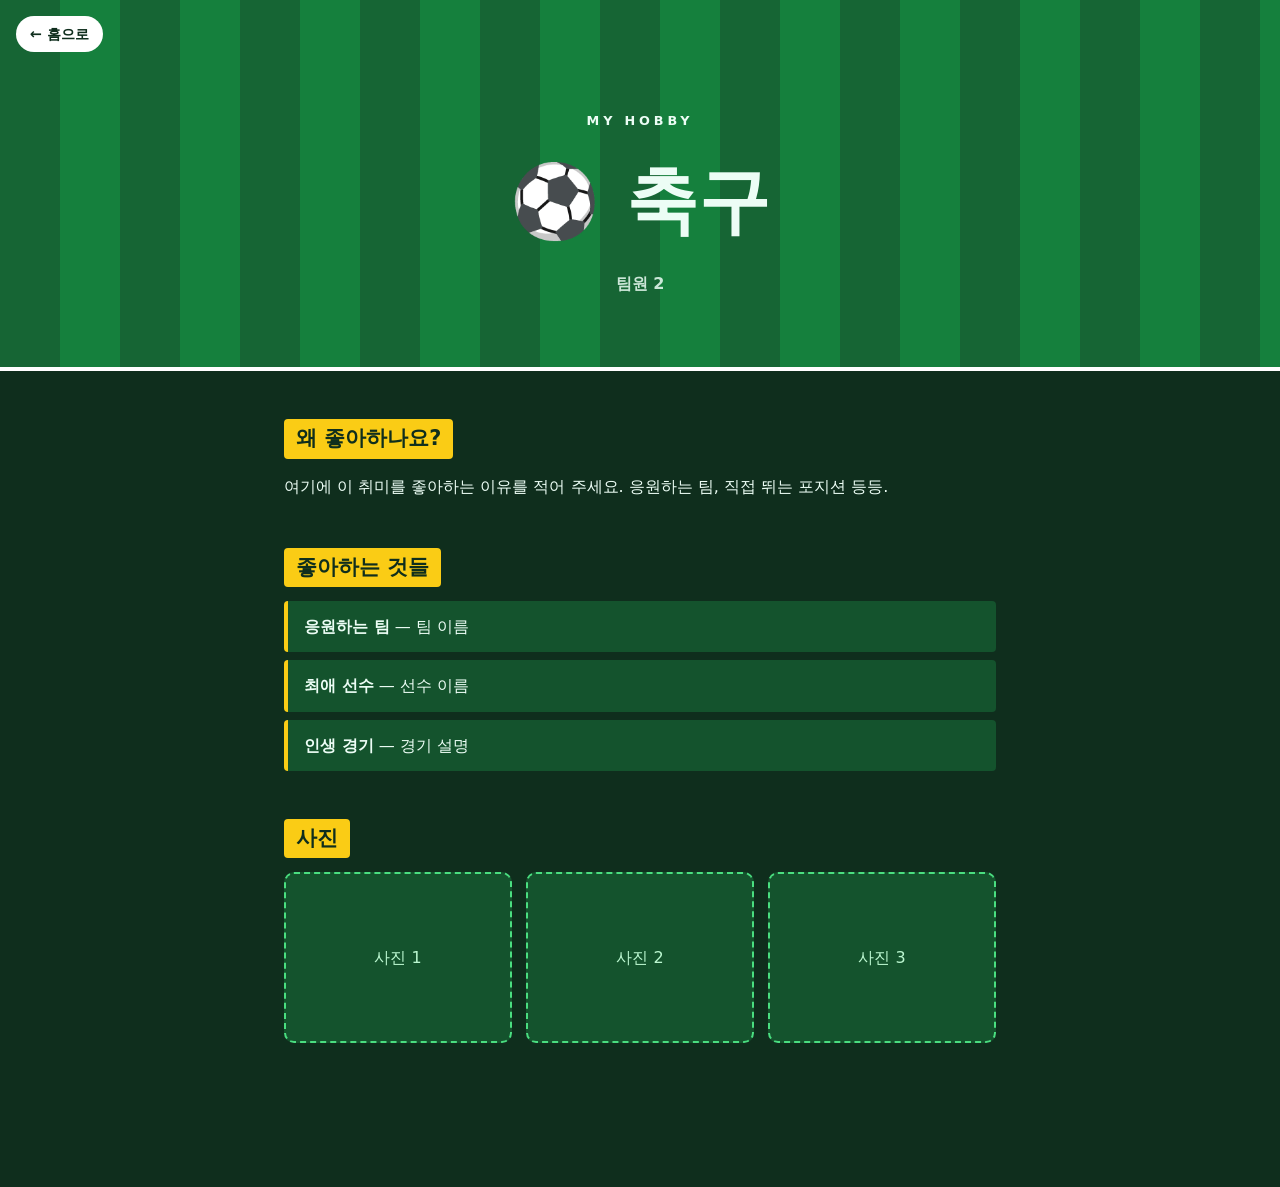
==== members/member2/index.html @ 0e929647 "팀 취미 모음 사이트 초기 구성 - 홈 화면: 팀원 카드 목록 (assets/members.js 로 생성) - 팀원별 서브페이지 4개: 각자 폴더(members/memberN)에서" ====
<!DOCTYPE html>
<html lang="ko">
<head>
  <meta charset="UTF-8" />
  <meta name="viewport" content="width=device-width, initial-scale=1.0" />
  <title>팀원 2 · 축구</title>
  <link rel="stylesheet" href="style.css" />
</head>
<body>
  <!-- ✏️ 이 폴더(members/member2)는 팀원 2 전용입니다. 마음껏 꾸며 주세요! -->
  <a class="back" href="../../index.html">← 홈으로</a>

  <header class="hero">
    <p class="tag">My Hobby</p>
    <h1>⚽ 축구</h1>
    <p class="who">팀원 2</p>
  </header>

  <main>
    <section>
      <h2>왜 좋아하나요?</h2>
      <p>여기에 이 취미를 좋아하는 이유를 적어 주세요. 응원하는 팀, 직접 뛰는 포지션 등등.</p>
    </section>

    <section>
      <h2>좋아하는 것들</h2>
      <ul class="list">
        <li><strong>응원하는 팀</strong> — 팀 이름</li>
        <li><strong>최애 선수</strong> — 선수 이름</li>
        <li><strong>인생 경기</strong> — 경기 설명</li>
      </ul>
    </section>

    <section>
      <h2>사진</h2>
      <div class="gallery">
        <!-- images 폴더를 만들어 사진을 넣고 <img src="images/파일이름.jpg" alt="설명"> 으로 바꿔 주세요 -->
        <div class="ph">사진 1</div>
        <div class="ph">사진 2</div>
        <div class="ph">사진 3</div>
      </div>
    </section>
  </main>
</body>
</html>
---- members/member2/style.css ----
/* 팀원 2 전용 스타일 — 자유롭게 바꾸세요 */
* { box-sizing: border-box; margin: 0; padding: 0; }

body {
  font-family: "Pretendard", "Malgun Gothic", system-ui, sans-serif;
  background: #0f2e1d;
  color: #ecfdf5;
  line-height: 1.7;
}

.back {
  position: fixed; top: 16px; left: 16px;
  padding: 6px 14px;
  background: #ffffff; border-radius: 999px;
  color: #0f2e1d; text-decoration: none; font-size: 0.9rem; font-weight: 700;
}

.hero {
  text-align: center;
  padding: 110px 24px 70px;
  background:
    repeating-linear-gradient(90deg, #166534 0 60px, #15803d 60px 120px);
  border-bottom: 4px solid #ffffff;
}
.tag { letter-spacing: 0.3em; text-transform: uppercase; font-size: 0.8rem; font-weight: 700; }
.hero h1 { font-size: clamp(2.6rem, 8vw, 4.5rem); font-weight: 900; margin: 8px 0; }
.who { font-weight: 600; opacity: 0.85; }

main { max-width: 760px; margin: 0 auto; padding: 48px 24px 96px; }
section { margin-bottom: 48px; }
h2 {
  display: inline-block;
  font-size: 1.3rem; margin-bottom: 14px;
  padding: 2px 12px; background: #facc15; color: #0f2e1d; border-radius: 4px;
}

.list { list-style: none; }
.list li { padding: 12px 16px; margin-bottom: 8px; background: #14532d; border-left: 4px solid #facc15; border-radius: 4px; }

.gallery { display: grid; grid-template-columns: repeat(auto-fill, minmax(200px, 1fr)); gap: 14px; }
.gallery img, .ph { width: 100%; aspect-ratio: 4 / 3; object-fit: cover; border-radius: 10px; }
.ph { display: grid; place-items: center; background: #14532d; border: 2px dashed #4ade80; color: #bbf7d0; }
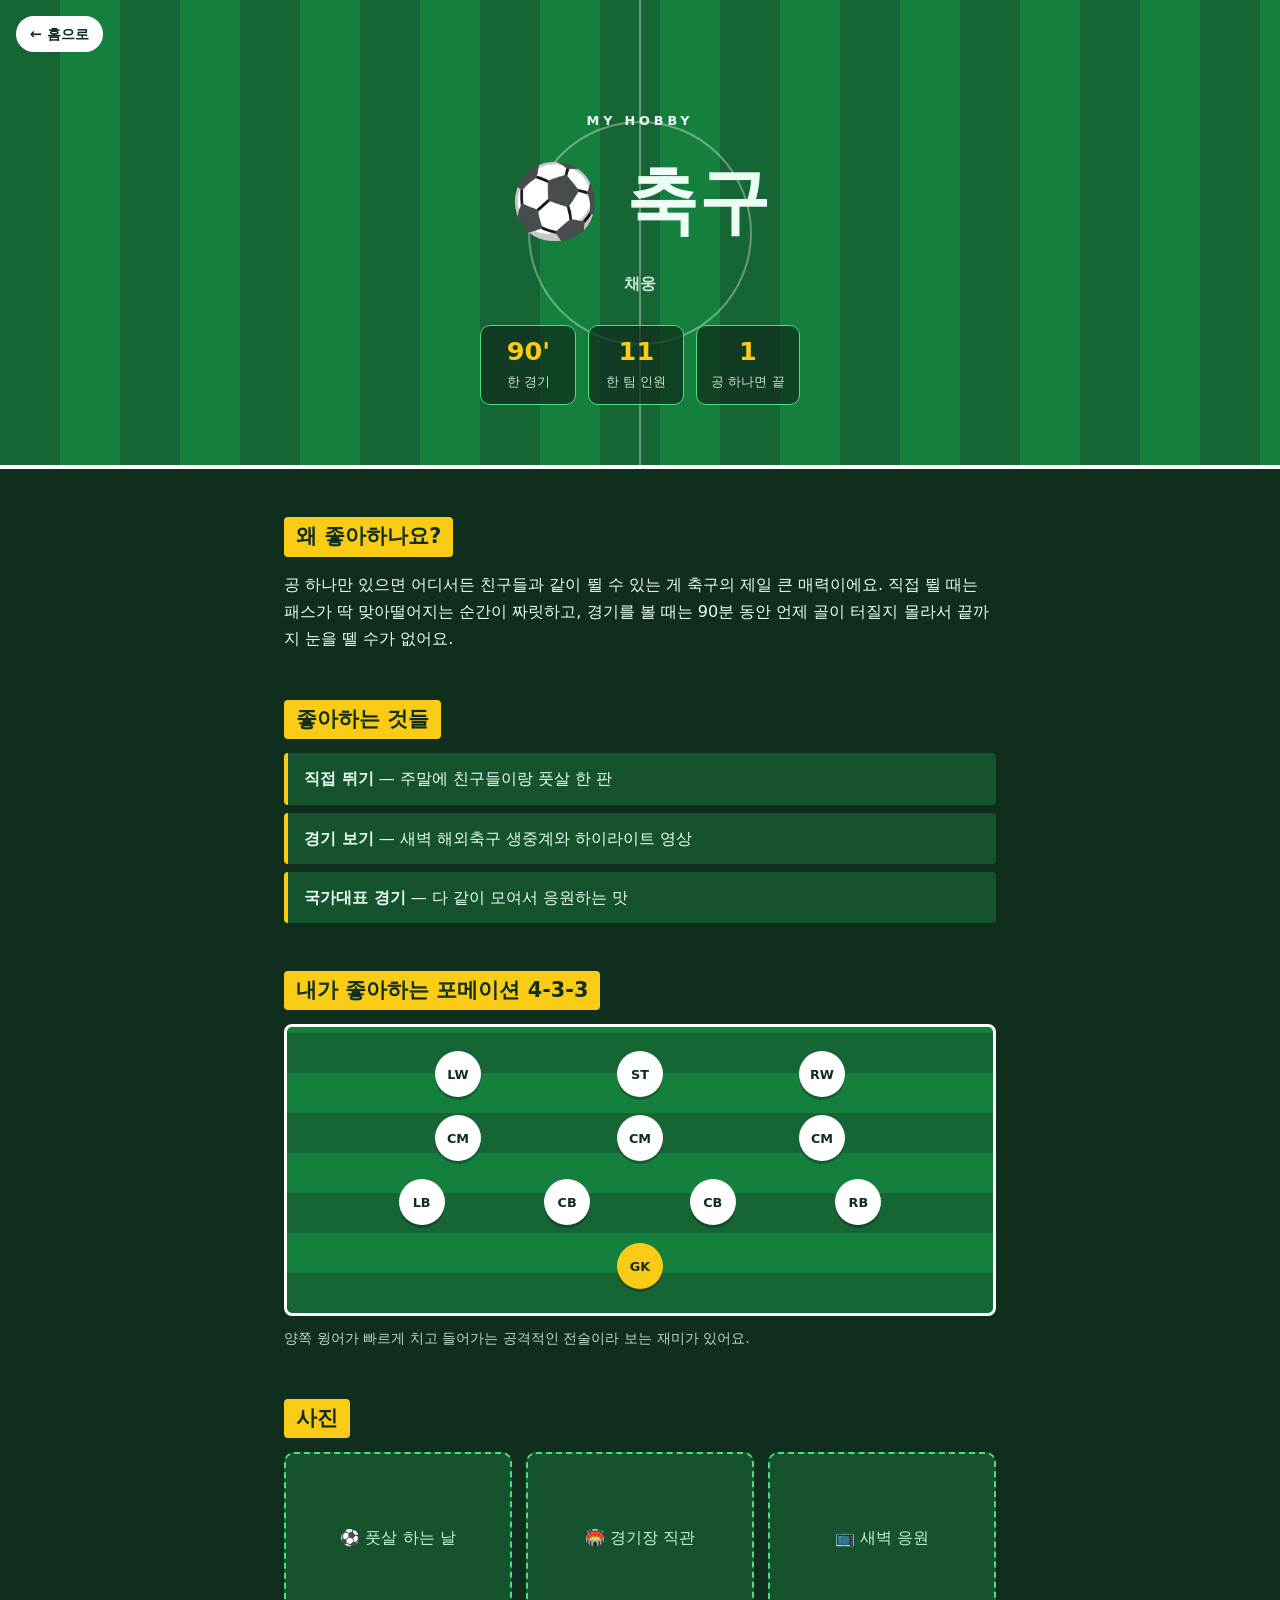
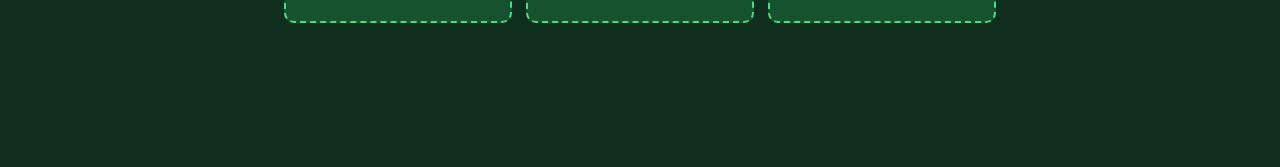
==== commit cbcdca4a: "member2: 채웅 축구 페이지 꾸미기 Co-Authored-By: Claude Opus 5.5 <noreply@anthropic.com>" ====
--- a/members/member2/index.html
+++ b/members/member2/index.html
@@ -3,41 +3,62 @@
 <head>
   <meta charset="UTF-8" />
   <meta name="viewport" content="width=device-width, initial-scale=1.0" />
-  <title>팀원 2 · 축구</title>
+  <title>채웅 · 축구</title>
   <link rel="stylesheet" href="style.css" />
 </head>
 <body>
-  <!-- ✏️ 이 폴더(members/member2)는 팀원 2 전용입니다. 마음껏 꾸며 주세요! -->
+  <!-- ✏️ 이 폴더(members/member2)는 채웅 전용입니다. -->
   <a class="back" href="../../index.html">← 홈으로</a>
 
   <header class="hero">
+    <div class="pitch-lines" aria-hidden="true"></div>
     <p class="tag">My Hobby</p>
     <h1>⚽ 축구</h1>
-    <p class="who">팀원 2</p>
+    <p class="who">채웅</p>
+    <ul class="stats">
+      <li><strong>90'</strong><span>한 경기</span></li>
+      <li><strong>11</strong><span>한 팀 인원</span></li>
+      <li><strong>1</strong><span>공 하나면 끝</span></li>
+    </ul>
   </header>
 
   <main>
     <section>
       <h2>왜 좋아하나요?</h2>
-      <p>여기에 이 취미를 좋아하는 이유를 적어 주세요. 응원하는 팀, 직접 뛰는 포지션 등등.</p>
+      <p>
+        공 하나만 있으면 어디서든 친구들과 같이 뛸 수 있는 게 축구의 제일 큰 매력이에요.
+        직접 뛸 때는 패스가 딱 맞아떨어지는 순간이 짜릿하고,
+        경기를 볼 때는 90분 동안 언제 골이 터질지 몰라서 끝까지 눈을 뗄 수가 없어요.
+      </p>
     </section>
 
     <section>
       <h2>좋아하는 것들</h2>
       <ul class="list">
-        <li><strong>응원하는 팀</strong> — 팀 이름</li>
-        <li><strong>최애 선수</strong> — 선수 이름</li>
-        <li><strong>인생 경기</strong> — 경기 설명</li>
+        <li><strong>직접 뛰기</strong> — 주말에 친구들이랑 풋살 한 판</li>
+        <li><strong>경기 보기</strong> — 새벽 해외축구 생중계와 하이라이트 영상</li>
+        <li><strong>국가대표 경기</strong> — 다 같이 모여서 응원하는 맛</li>
       </ul>
+    </section>
+
+    <section>
+      <h2>내가 좋아하는 포메이션 4-3-3</h2>
+      <div class="pitch" aria-label="4-3-3 포메이션 그림">
+        <div class="row"><span>LW</span><span>ST</span><span>RW</span></div>
+        <div class="row"><span>CM</span><span>CM</span><span>CM</span></div>
+        <div class="row"><span>LB</span><span>CB</span><span>CB</span><span>RB</span></div>
+        <div class="row"><span class="gk">GK</span></div>
+      </div>
+      <p class="caption">양쪽 윙어가 빠르게 치고 들어가는 공격적인 전술이라 보는 재미가 있어요.</p>
     </section>
 
     <section>
       <h2>사진</h2>
       <div class="gallery">
         <!-- images 폴더를 만들어 사진을 넣고 <img src="images/파일이름.jpg" alt="설명"> 으로 바꿔 주세요 -->
-        <div class="ph">사진 1</div>
-        <div class="ph">사진 2</div>
-        <div class="ph">사진 3</div>
+        <div class="ph">⚽ 풋살 하는 날</div>
+        <div class="ph">🏟️ 경기장 직관</div>
+        <div class="ph">📺 새벽 응원</div>
       </div>
     </section>
   </main>
--- a/members/member2/style.css
+++ b/members/member2/style.css
@@ -1,4 +1,4 @@
-/* 팀원 2 전용 스타일 — 자유롭게 바꾸세요 */
+/* 채웅 전용 스타일 — 잔디 구장 테마 */
 * { box-sizing: border-box; margin: 0; padding: 0; }
 
 body {
@@ -9,22 +9,50 @@
 }
 
 .back {
-  position: fixed; top: 16px; left: 16px;
+  position: fixed; top: 16px; left: 16px; z-index: 10;
   padding: 6px 14px;
   background: #ffffff; border-radius: 999px;
   color: #0f2e1d; text-decoration: none; font-size: 0.9rem; font-weight: 700;
 }
 
 .hero {
+  position: relative;
+  overflow: hidden;
   text-align: center;
-  padding: 110px 24px 70px;
+  padding: 110px 24px 60px;
   background:
     repeating-linear-gradient(90deg, #166534 0 60px, #15803d 60px 120px);
   border-bottom: 4px solid #ffffff;
 }
+/* 하프라인과 센터서클 */
+.pitch-lines {
+  position: absolute; inset: 0;
+  pointer-events: none;
+  background: linear-gradient(90deg, transparent calc(50% - 1px), rgba(255,255,255,0.35) calc(50% - 1px) calc(50% + 1px), transparent calc(50% + 1px));
+}
+.pitch-lines::after {
+  content: "";
+  position: absolute; left: 50%; top: 50%;
+  width: 220px; height: 220px;
+  transform: translate(-50%, -50%);
+  border: 2px solid rgba(255,255,255,0.35); border-radius: 50%;
+}
+.hero > *:not(.pitch-lines) { position: relative; }
 .tag { letter-spacing: 0.3em; text-transform: uppercase; font-size: 0.8rem; font-weight: 700; }
 .hero h1 { font-size: clamp(2.6rem, 8vw, 4.5rem); font-weight: 900; margin: 8px 0; }
 .who { font-weight: 600; opacity: 0.85; }
+
+.stats {
+  list-style: none;
+  display: flex; justify-content: center; gap: 12px; flex-wrap: wrap;
+  margin-top: 28px;
+}
+.stats li {
+  min-width: 96px; padding: 10px 14px;
+  background: rgba(15, 46, 29, 0.75); border: 1px solid #4ade80; border-radius: 10px;
+}
+.stats strong { display: block; font-size: 1.6rem; color: #facc15; line-height: 1.2; }
+.stats span { font-size: 0.8rem; opacity: 0.85; }
 
 main { max-width: 760px; margin: 0 auto; padding: 48px 24px 96px; }
 section { margin-bottom: 48px; }
@@ -37,6 +65,24 @@
 .list { list-style: none; }
 .list li { padding: 12px 16px; margin-bottom: 8px; background: #14532d; border-left: 4px solid #facc15; border-radius: 4px; }
 
+/* 포메이션 그림 */
+.pitch {
+  display: flex; flex-direction: column; justify-content: space-around; gap: 18px;
+  padding: 24px 12px;
+  background: repeating-linear-gradient(0deg, #166534 0 40px, #15803d 40px 80px);
+  border: 3px solid #ffffff; border-radius: 8px;
+}
+.pitch .row { display: flex; justify-content: space-evenly; }
+.pitch span {
+  display: grid; place-items: center;
+  width: 46px; height: 46px;
+  background: #ffffff; color: #0f2e1d; border-radius: 50%;
+  font-size: 0.8rem; font-weight: 800;
+  box-shadow: 0 3px 0 rgba(0,0,0,0.25);
+}
+.pitch .gk { background: #facc15; }
+.caption { margin-top: 10px; font-size: 0.9rem; opacity: 0.8; }
+
 .gallery { display: grid; grid-template-columns: repeat(auto-fill, minmax(200px, 1fr)); gap: 14px; }
 .gallery img, .ph { width: 100%; aspect-ratio: 4 / 3; object-fit: cover; border-radius: 10px; }
 .ph { display: grid; place-items: center; background: #14532d; border: 2px dashed #4ade80; color: #bbf7d0; }
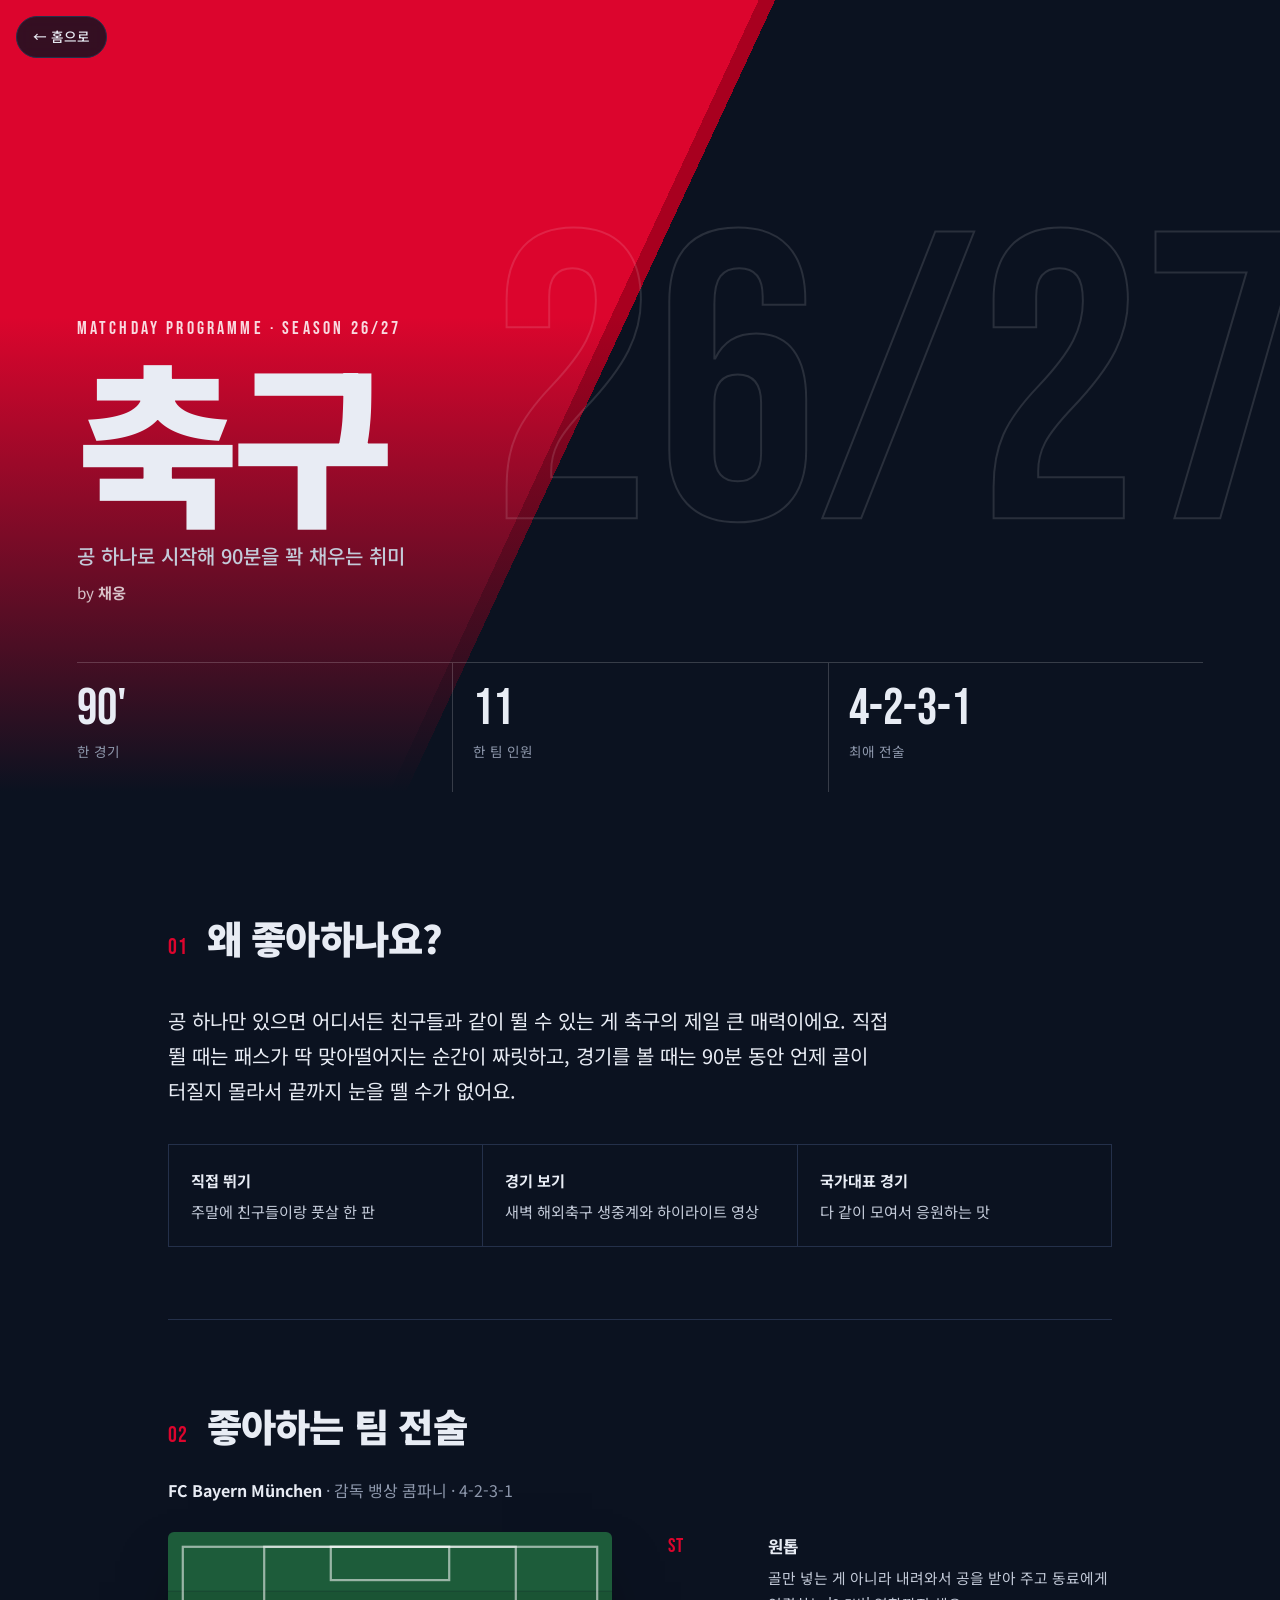
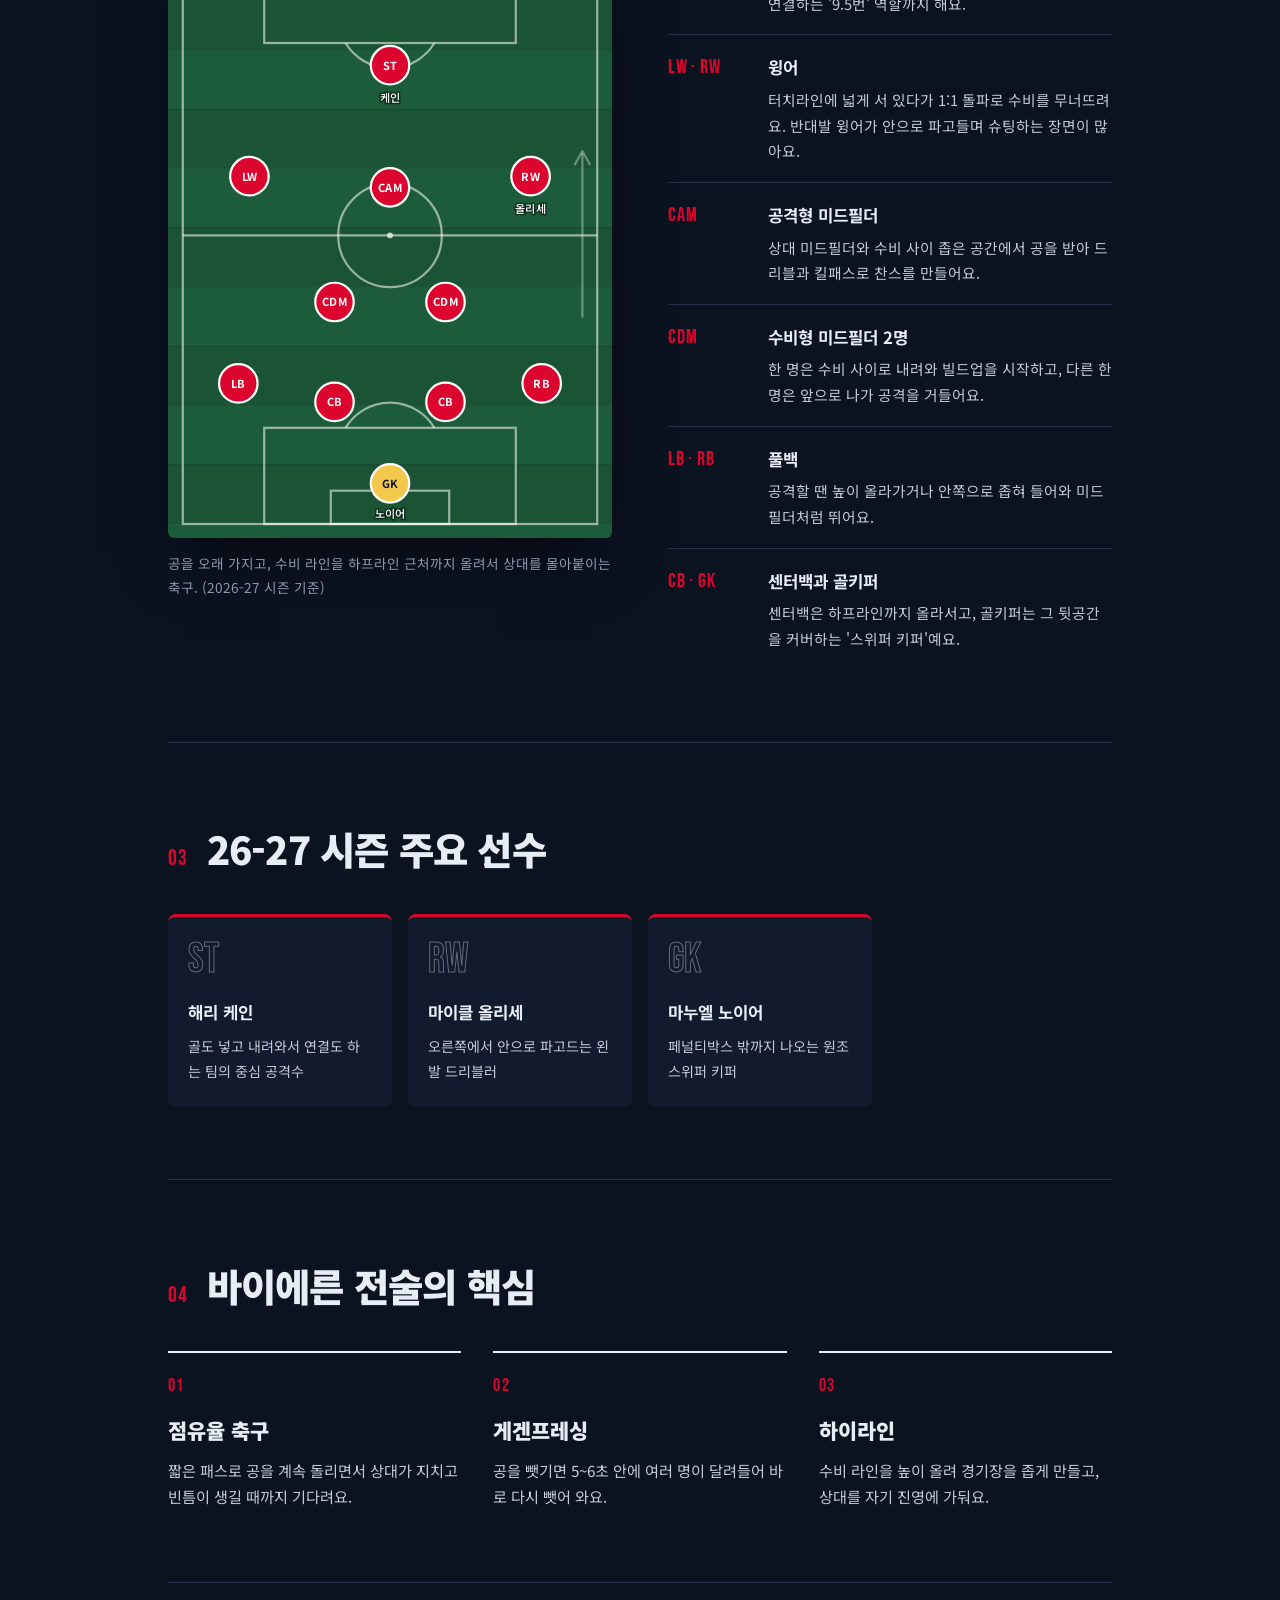
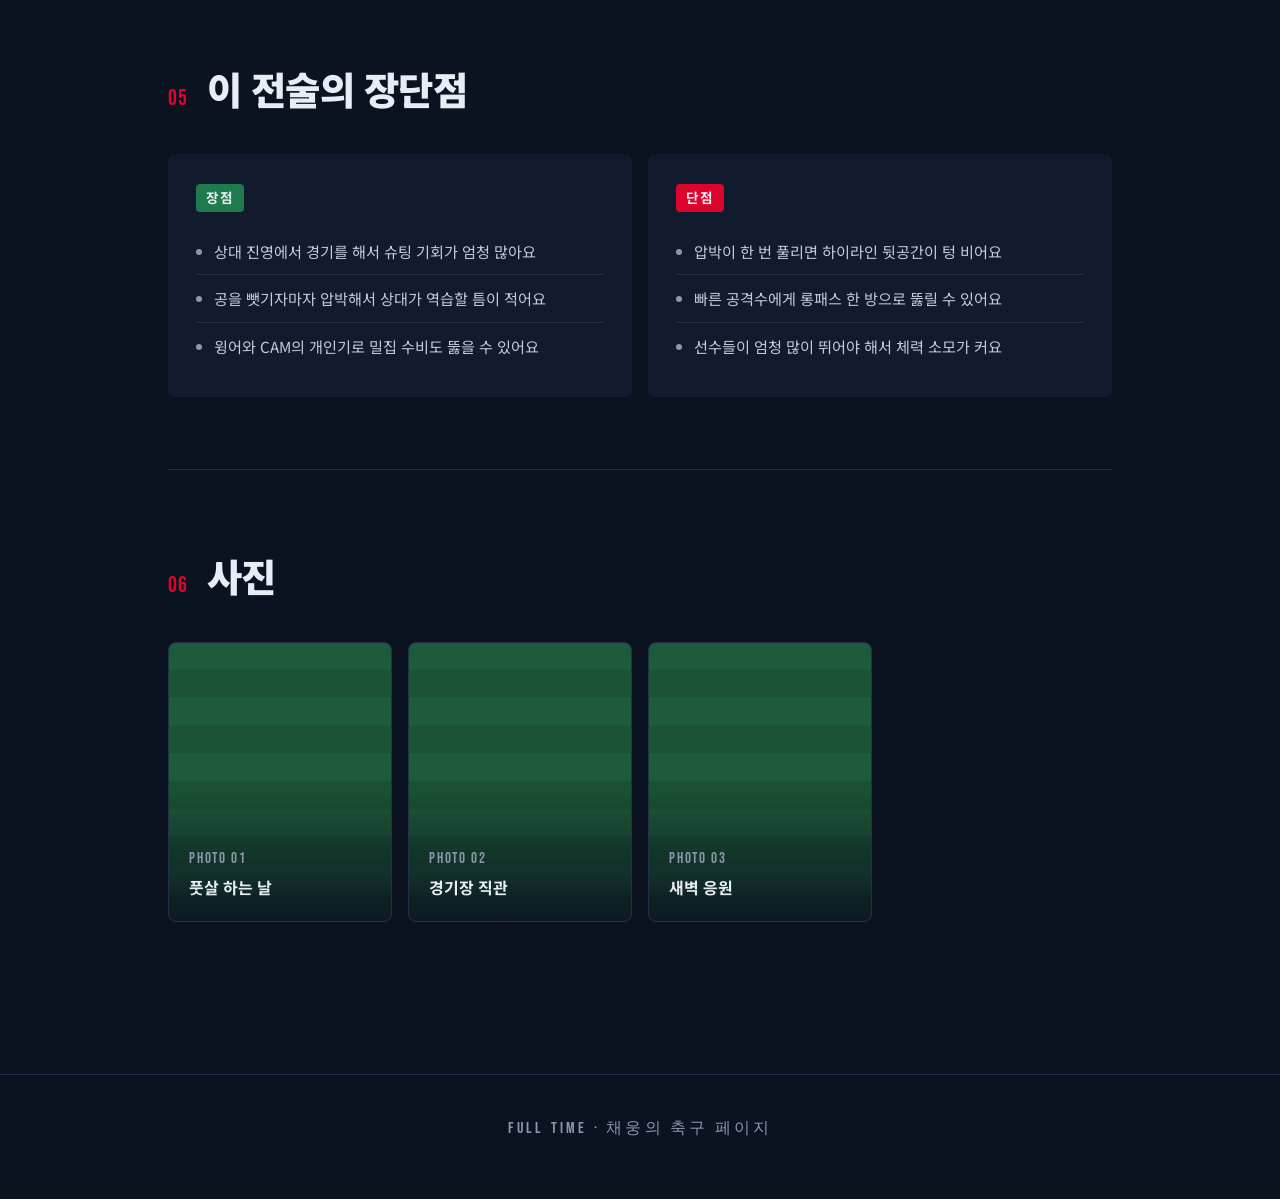
==== commit 3d7baedb: "member2: 바이에른 뮌헨 26-27 전술 내용과 매거진 디자인으로 개편 Co-Authored-By: Claude Opus 5.5 <noreply@anthropic.com>" ====
--- a/members/member2/index.html
+++ b/members/member2/index.html
@@ -4,63 +4,182 @@
   <meta charset="UTF-8" />
   <meta name="viewport" content="width=device-width, initial-scale=1.0" />
   <title>채웅 · 축구</title>
+  <link rel="preconnect" href="https://fonts.googleapis.com" />
+  <link rel="preconnect" href="https://fonts.gstatic.com" crossorigin />
+  <link href="https://fonts.googleapis.com/css2?family=Bebas+Neue&family=Noto+Sans+KR:wght@400;500;700;900&display=swap" rel="stylesheet" />
   <link rel="stylesheet" href="style.css" />
 </head>
 <body>
-  <!-- ✏️ 이 폴더(members/member2)는 채웅 전용입니다. -->
+  <!-- 이 폴더(members/member2)는 채웅 전용입니다. -->
   <a class="back" href="../../index.html">← 홈으로</a>
 
+  <!-- 표지 -->
   <header class="hero">
-    <div class="pitch-lines" aria-hidden="true"></div>
-    <p class="tag">My Hobby</p>
-    <h1>⚽ 축구</h1>
-    <p class="who">채웅</p>
-    <ul class="stats">
-      <li><strong>90'</strong><span>한 경기</span></li>
-      <li><strong>11</strong><span>한 팀 인원</span></li>
-      <li><strong>1</strong><span>공 하나면 끝</span></li>
-    </ul>
+    <div class="hero-inner">
+      <p class="kicker">Matchday Programme · Season 26/27</p>
+      <h1 class="title">축구</h1>
+      <p class="subtitle">공 하나로 시작해 90분을 꽉 채우는 취미</p>
+      <p class="byline">by <strong>채웅</strong></p>
+    </div>
+    <span class="hero-number" aria-hidden="true">26/27</span>
+    <dl class="stats">
+      <div><dt>90'</dt><dd>한 경기</dd></div>
+      <div><dt>11</dt><dd>한 팀 인원</dd></div>
+      <div><dt>4-2-3-1</dt><dd>최애 전술</dd></div>
+    </dl>
   </header>
 
   <main>
-    <section>
-      <h2>왜 좋아하나요?</h2>
-      <p>
+    <!-- 01 -->
+    <section class="block">
+      <header class="block-head">
+        <span class="num">01</span>
+        <h2>왜 좋아하나요?</h2>
+      </header>
+      <p class="lead">
         공 하나만 있으면 어디서든 친구들과 같이 뛸 수 있는 게 축구의 제일 큰 매력이에요.
         직접 뛸 때는 패스가 딱 맞아떨어지는 순간이 짜릿하고,
         경기를 볼 때는 90분 동안 언제 골이 터질지 몰라서 끝까지 눈을 뗄 수가 없어요.
       </p>
-    </section>
-
-    <section>
-      <h2>좋아하는 것들</h2>
-      <ul class="list">
-        <li><strong>직접 뛰기</strong> — 주말에 친구들이랑 풋살 한 판</li>
-        <li><strong>경기 보기</strong> — 새벽 해외축구 생중계와 하이라이트 영상</li>
-        <li><strong>국가대표 경기</strong> — 다 같이 모여서 응원하는 맛</li>
+      <ul class="likes">
+        <li><span>직접 뛰기</span>주말에 친구들이랑 풋살 한 판</li>
+        <li><span>경기 보기</span>새벽 해외축구 생중계와 하이라이트 영상</li>
+        <li><span>국가대표 경기</span>다 같이 모여서 응원하는 맛</li>
       </ul>
     </section>
 
-    <section>
-      <h2>내가 좋아하는 포메이션 4-3-3</h2>
-      <div class="pitch" aria-label="4-3-3 포메이션 그림">
-        <div class="row"><span>LW</span><span>ST</span><span>RW</span></div>
-        <div class="row"><span>CM</span><span>CM</span><span>CM</span></div>
-        <div class="row"><span>LB</span><span>CB</span><span>CB</span><span>RB</span></div>
-        <div class="row"><span class="gk">GK</span></div>
+    <!-- 02 -->
+    <section class="block">
+      <header class="block-head">
+        <span class="num">02</span>
+        <h2>좋아하는 팀 전술</h2>
+      </header>
+      <p class="team-line"><strong>FC Bayern München</strong> · 감독 뱅상 콤파니 · 4-2-3-1</p>
+
+      <div class="tactics">
+        <figure class="board">
+          <svg viewBox="0 0 600 820" role="img" aria-label="바이에른 뮌헨 4-2-3-1 포메이션 전술판">
+            <defs>
+              <pattern id="grass" width="600" height="160" patternUnits="userSpaceOnUse">
+                <rect width="600" height="80" fill="#1d5c3a" />
+                <rect y="80" width="600" height="80" fill="#1a5434" />
+              </pattern>
+            </defs>
+            <rect width="600" height="820" fill="url(#grass)" />
+            <g fill="none" stroke="rgba(255,255,255,0.55)" stroke-width="3">
+              <rect x="20" y="20" width="560" height="780" />
+              <line x1="20" y1="410" x2="580" y2="410" />
+              <circle cx="300" cy="410" r="70" />
+              <rect x="130" y="20" width="340" height="130" />
+              <rect x="220" y="20" width="160" height="45" />
+              <path d="M 240 150 A 70 70 0 0 0 360 150" />
+              <rect x="130" y="670" width="340" height="130" />
+              <rect x="220" y="755" width="160" height="45" />
+              <path d="M 240 670 A 70 70 0 0 1 360 670" />
+            </g>
+            <circle cx="300" cy="410" r="4" fill="rgba(255,255,255,0.7)" />
+
+            <!-- 공격 방향 -->
+            <g class="arrow">
+              <line x1="560" y1="520" x2="560" y2="300" />
+              <path d="M 550 314 L 560 296 L 570 314" />
+            </g>
+
+            <g class="player"><circle cx="300" cy="180" r="26" /><text x="300" y="186">ST</text><text class="name" x="300" y="230">케인</text></g>
+            <g class="player"><circle cx="110" cy="330" r="26" /><text x="110" y="336">LW</text></g>
+            <g class="player"><circle cx="300" cy="345" r="26" /><text x="300" y="351">CAM</text></g>
+            <g class="player"><circle cx="490" cy="330" r="26" /><text x="490" y="336">RW</text><text class="name" x="490" y="380">올리세</text></g>
+            <g class="player"><circle cx="225" cy="500" r="26" /><text x="225" y="506">CDM</text></g>
+            <g class="player"><circle cx="375" cy="500" r="26" /><text x="375" y="506">CDM</text></g>
+            <g class="player"><circle cx="95" cy="610" r="26" /><text x="95" y="616">LB</text></g>
+            <g class="player"><circle cx="225" cy="635" r="26" /><text x="225" y="641">CB</text></g>
+            <g class="player"><circle cx="375" cy="635" r="26" /><text x="375" y="641">CB</text></g>
+            <g class="player"><circle cx="505" cy="610" r="26" /><text x="505" y="616">RB</text></g>
+            <g class="player gk"><circle cx="300" cy="745" r="26" /><text x="300" y="751">GK</text><text class="name" x="300" y="792">노이어</text></g>
+          </svg>
+          <figcaption>공을 오래 가지고, 수비 라인을 하프라인 근처까지 올려서 상대를 몰아붙이는 축구. (2026-27 시즌 기준)</figcaption>
+        </figure>
+
+        <ol class="roles">
+          <li><b>ST</b><div><h3>원톱</h3><p>골만 넣는 게 아니라 내려와서 공을 받아 주고 동료에게 연결하는 '9.5번' 역할까지 해요.</p></div></li>
+          <li><b>LW · RW</b><div><h3>윙어</h3><p>터치라인에 넓게 서 있다가 1:1 돌파로 수비를 무너뜨려요. 반대발 윙어가 안으로 파고들며 슈팅하는 장면이 많아요.</p></div></li>
+          <li><b>CAM</b><div><h3>공격형 미드필더</h3><p>상대 미드필더와 수비 사이 좁은 공간에서 공을 받아 드리블과 킬패스로 찬스를 만들어요.</p></div></li>
+          <li><b>CDM</b><div><h3>수비형 미드필더 2명</h3><p>한 명은 수비 사이로 내려와 빌드업을 시작하고, 다른 한 명은 앞으로 나가 공격을 거들어요.</p></div></li>
+          <li><b>LB · RB</b><div><h3>풀백</h3><p>공격할 땐 높이 올라가거나 안쪽으로 좁혀 들어와 미드필더처럼 뛰어요.</p></div></li>
+          <li><b>CB · GK</b><div><h3>센터백과 골키퍼</h3><p>센터백은 하프라인까지 올라서고, 골키퍼는 그 뒷공간을 커버하는 '스위퍼 키퍼'예요.</p></div></li>
+        </ol>
       </div>
-      <p class="caption">양쪽 윙어가 빠르게 치고 들어가는 공격적인 전술이라 보는 재미가 있어요.</p>
     </section>
 
-    <section>
-      <h2>사진</h2>
+    <!-- 03 -->
+    <section class="block">
+      <header class="block-head">
+        <span class="num">03</span>
+        <h2>26-27 시즌 주요 선수</h2>
+      </header>
+      <ul class="squad">
+        <li><span class="pos">ST</span><h3>해리 케인</h3><p>골도 넣고 내려와서 연결도 하는 팀의 중심 공격수</p></li>
+        <li><span class="pos">RW</span><h3>마이클 올리세</h3><p>오른쪽에서 안으로 파고드는 왼발 드리블러</p></li>
+        <li><span class="pos">GK</span><h3>마누엘 노이어</h3><p>페널티박스 밖까지 나오는 원조 스위퍼 키퍼</p></li>
+      </ul>
+    </section>
+
+    <!-- 04 -->
+    <section class="block">
+      <header class="block-head">
+        <span class="num">04</span>
+        <h2>바이에른 전술의 핵심</h2>
+      </header>
+      <ol class="keys">
+        <li><h3>점유율 축구</h3><p>짧은 패스로 공을 계속 돌리면서 상대가 지치고 빈틈이 생길 때까지 기다려요.</p></li>
+        <li><h3>게겐프레싱</h3><p>공을 뺏기면 5~6초 안에 여러 명이 달려들어 바로 다시 뺏어 와요.</p></li>
+        <li><h3>하이라인</h3><p>수비 라인을 높이 올려 경기장을 좁게 만들고, 상대를 자기 진영에 가둬요.</p></li>
+      </ol>
+    </section>
+
+    <!-- 05 -->
+    <section class="block">
+      <header class="block-head">
+        <span class="num">05</span>
+        <h2>이 전술의 장단점</h2>
+      </header>
+      <div class="procon">
+        <div class="pro">
+          <h3>장점</h3>
+          <ul>
+            <li>상대 진영에서 경기를 해서 슈팅 기회가 엄청 많아요</li>
+            <li>공을 뺏기자마자 압박해서 상대가 역습할 틈이 적어요</li>
+            <li>윙어와 CAM의 개인기로 밀집 수비도 뚫을 수 있어요</li>
+          </ul>
+        </div>
+        <div class="con">
+          <h3>단점</h3>
+          <ul>
+            <li>압박이 한 번 풀리면 하이라인 뒷공간이 텅 비어요</li>
+            <li>빠른 공격수에게 롱패스 한 방으로 뚫릴 수 있어요</li>
+            <li>선수들이 엄청 많이 뛰어야 해서 체력 소모가 커요</li>
+          </ul>
+        </div>
+      </div>
+    </section>
+
+    <!-- 06 -->
+    <section class="block">
+      <header class="block-head">
+        <span class="num">06</span>
+        <h2>사진</h2>
+      </header>
       <div class="gallery">
         <!-- images 폴더를 만들어 사진을 넣고 <img src="images/파일이름.jpg" alt="설명"> 으로 바꿔 주세요 -->
-        <div class="ph">⚽ 풋살 하는 날</div>
-        <div class="ph">🏟️ 경기장 직관</div>
-        <div class="ph">📺 새벽 응원</div>
+        <div class="ph"><span>Photo 01</span>풋살 하는 날</div>
+        <div class="ph"><span>Photo 02</span>경기장 직관</div>
+        <div class="ph"><span>Photo 03</span>새벽 응원</div>
       </div>
     </section>
   </main>
+
+  <footer class="footer">
+    <p>Full Time · 채웅의 축구 페이지</p>
+  </footer>
 </body>
 </html>
--- a/members/member2/style.css
+++ b/members/member2/style.css
@@ -1,88 +1,194 @@
-/* 채웅 전용 스타일 — 잔디 구장 테마 */
+/* 채웅 전용 스타일 — 매치데이 매거진 테마 */
+:root {
+  --ink: #0b1220;        /* 배경 남색 */
+  --panel: #121b2e;      /* 카드 배경 */
+  --line: #24304a;       /* 구분선 */
+  --text: #e8ecf4;
+  --muted: #8d97ab;
+  --red: #dc052d;        /* 바이에른 레드 */
+  --grass: #1d5c3a;
+  --display: "Bebas Neue", "Impact", sans-serif;
+}
+
 * { box-sizing: border-box; margin: 0; padding: 0; }
 
 body {
-  font-family: "Pretendard", "Malgun Gothic", system-ui, sans-serif;
-  background: #0f2e1d;
-  color: #ecfdf5;
-  line-height: 1.7;
+  font-family: "Noto Sans KR", "Pretendard", "Malgun Gothic", system-ui, sans-serif;
+  background: var(--ink);
+  color: var(--text);
+  line-height: 1.75;
+  -webkit-font-smoothing: antialiased;
 }
 
 .back {
   position: fixed; top: 16px; left: 16px; z-index: 10;
-  padding: 6px 14px;
-  background: #ffffff; border-radius: 999px;
-  color: #0f2e1d; text-decoration: none; font-size: 0.9rem; font-weight: 700;
+  padding: 8px 16px;
+  background: rgba(11, 18, 32, 0.8);
+  backdrop-filter: blur(8px);
+  border: 1px solid var(--line); border-radius: 999px;
+  color: var(--text); text-decoration: none; font-size: 0.85rem; font-weight: 500;
+  transition: border-color 0.2s;
 }
+.back:hover { border-color: var(--red); }
 
+/* ---------- 표지 ---------- */
 .hero {
   position: relative;
   overflow: hidden;
-  text-align: center;
-  padding: 110px 24px 60px;
+  min-height: 88vh;
+  display: flex; flex-direction: column; justify-content: flex-end;
+  padding: 120px clamp(20px, 6vw, 80px) 0;
   background:
-    repeating-linear-gradient(90deg, #166534 0 60px, #15803d 60px 120px);
-  border-bottom: 4px solid #ffffff;
+    linear-gradient(180deg, rgba(11,18,32,0) 40%, var(--ink) 100%),
+    linear-gradient(115deg, var(--red) 0 46%, #a8001f 46% 47%, var(--ink) 47%);
 }
-/* 하프라인과 센터서클 */
-.pitch-lines {
-  position: absolute; inset: 0;
-  pointer-events: none;
-  background: linear-gradient(90deg, transparent calc(50% - 1px), rgba(255,255,255,0.35) calc(50% - 1px) calc(50% + 1px), transparent calc(50% + 1px));
+.hero-inner { position: relative; z-index: 1; max-width: 640px; }
+.kicker {
+  font-family: var(--display);
+  font-size: 1.1rem; letter-spacing: 0.18em;
+  color: rgba(255,255,255,0.85);
 }
-.pitch-lines::after {
-  content: "";
-  position: absolute; left: 50%; top: 50%;
-  width: 220px; height: 220px;
-  transform: translate(-50%, -50%);
-  border: 2px solid rgba(255,255,255,0.35); border-radius: 50%;
+.title {
+  font-size: clamp(5rem, 18vw, 11rem);
+  font-weight: 900; line-height: 0.95; letter-spacing: -0.04em;
+  margin: 8px 0 18px;
 }
-.hero > *:not(.pitch-lines) { position: relative; }
-.tag { letter-spacing: 0.3em; text-transform: uppercase; font-size: 0.8rem; font-weight: 700; }
-.hero h1 { font-size: clamp(2.6rem, 8vw, 4.5rem); font-weight: 900; margin: 8px 0; }
-.who { font-weight: 600; opacity: 0.85; }
+.subtitle { font-size: clamp(1rem, 2.4vw, 1.25rem); font-weight: 500; }
+.byline { margin-top: 6px; color: rgba(255,255,255,0.75); font-size: 0.95rem; }
+
+.hero-number {
+  position: absolute; right: -2vw; top: 50%;
+  transform: translateY(-50%);
+  font-family: var(--display);
+  font-size: clamp(9rem, 32vw, 26rem); line-height: 1;
+  color: transparent;
+  -webkit-text-stroke: 2px rgba(255,255,255,0.12);
+  pointer-events: none; user-select: none;
+}
 
 .stats {
-  list-style: none;
-  display: flex; justify-content: center; gap: 12px; flex-wrap: wrap;
-  margin-top: 28px;
+  position: relative; z-index: 1;
+  display: grid; grid-template-columns: repeat(3, 1fr);
+  margin-top: 56px;
+  border-top: 1px solid rgba(255,255,255,0.18);
 }
-.stats li {
-  min-width: 96px; padding: 10px 14px;
-  background: rgba(15, 46, 29, 0.75); border: 1px solid #4ade80; border-radius: 10px;
+.stats > div { padding: 20px 0 28px; }
+.stats > div + div { padding-left: 20px; border-left: 1px solid rgba(255,255,255,0.18); }
+.stats dt { font-family: var(--display); font-size: clamp(2rem, 6vw, 3.2rem); line-height: 1; }
+.stats dd { margin-top: 6px; font-size: 0.85rem; color: var(--muted); }
+
+/* ---------- 섹션 공통 ---------- */
+main { max-width: 1040px; margin: 0 auto; padding: 40px clamp(20px, 5vw, 48px) 80px; }
+.block { padding: 72px 0; border-bottom: 1px solid var(--line); }
+.block:last-child { border-bottom: 0; }
+
+.block-head { display: flex; align-items: baseline; gap: 18px; margin-bottom: 32px; }
+.num { font-family: var(--display); font-size: 1.4rem; color: var(--red); letter-spacing: 0.06em; }
+.block-head h2 { font-size: clamp(1.6rem, 4vw, 2.4rem); font-weight: 900; letter-spacing: -0.02em; }
+
+h3 { font-size: 1.05rem; font-weight: 700; }
+p { color: #c3cad8; }
+
+/* 01 왜 좋아하나요 */
+.lead { max-width: 720px; font-size: clamp(1.05rem, 2.2vw, 1.25rem); color: var(--text); }
+.likes { list-style: none; display: grid; grid-template-columns: repeat(auto-fit, minmax(220px, 1fr)); gap: 1px; margin-top: 36px; background: var(--line); border: 1px solid var(--line); }
+.likes li { padding: 22px; background: var(--ink); color: #c3cad8; font-size: 0.95rem; }
+.likes span { display: block; margin-bottom: 4px; font-weight: 700; color: var(--text); }
+
+/* 02 전술판 */
+.team-line { margin: -16px 0 28px; color: var(--muted); }
+.team-line strong { color: var(--text); }
+
+.tactics { display: grid; grid-template-columns: minmax(0, 1fr) minmax(0, 1fr); gap: clamp(24px, 5vw, 56px); align-items: start; }
+.board { margin: 0; }
+.board svg { display: block; width: 100%; height: auto; border-radius: 6px; box-shadow: 0 30px 60px -20px rgba(0,0,0,0.6); }
+.board figcaption { margin-top: 14px; font-size: 0.85rem; color: var(--muted); }
+
+.player circle { fill: var(--red); stroke: #ffffff; stroke-width: 3; }
+.player.gk circle { fill: #f2c94c; }
+.player text {
+  fill: #ffffff; text-anchor: middle;
+  font: 700 15px "Noto Sans KR", sans-serif; letter-spacing: 0.02em;
 }
-.stats strong { display: block; font-size: 1.6rem; color: #facc15; line-height: 1.2; }
-.stats span { font-size: 0.8rem; opacity: 0.85; }
+.player.gk text:not(.name) { fill: var(--ink); }
+.player .name { font-size: 15px; font-weight: 500; paint-order: stroke; stroke: rgba(0,0,0,0.45); stroke-width: 4px; }
+.arrow { stroke: rgba(255,255,255,0.35); stroke-width: 3; fill: none; stroke-linecap: round; stroke-linejoin: round; }
 
-main { max-width: 760px; margin: 0 auto; padding: 48px 24px 96px; }
-section { margin-bottom: 48px; }
-h2 {
-  display: inline-block;
-  font-size: 1.3rem; margin-bottom: 14px;
-  padding: 2px 12px; background: #facc15; color: #0f2e1d; border-radius: 4px;
+.roles { list-style: none; }
+.roles li { display: grid; grid-template-columns: 84px 1fr; gap: 16px; padding: 18px 0; border-top: 1px solid var(--line); }
+.roles li:first-child { border-top: 0; padding-top: 0; }
+.roles b { font-family: var(--display); font-size: 1.25rem; font-weight: 400; color: var(--red); letter-spacing: 0.04em; line-height: 1.4; }
+.roles p { margin-top: 4px; font-size: 0.92rem; }
+
+/* 03 주요 선수 */
+.squad { list-style: none; display: grid; grid-template-columns: repeat(auto-fill, minmax(180px, 1fr)); gap: 16px; }
+.squad li {
+  position: relative; overflow: hidden;
+  padding: 22px 20px 24px;
+  background: var(--panel); border-radius: 8px;
+  border-top: 3px solid var(--red);
+  transition: transform 0.2s;
 }
+.squad li:hover { transform: translateY(-4px); }
+.squad .pos {
+  display: block; margin-bottom: 18px;
+  font-family: var(--display); font-size: 2.6rem; line-height: 1;
+  color: transparent; -webkit-text-stroke: 1px rgba(255,255,255,0.35);
+}
+.squad p { margin-top: 6px; font-size: 0.88rem; }
 
-.list { list-style: none; }
-.list li { padding: 12px 16px; margin-bottom: 8px; background: #14532d; border-left: 4px solid #facc15; border-radius: 4px; }
+/* 04 핵심 */
+.keys { list-style: none; counter-reset: k; display: grid; grid-template-columns: repeat(auto-fit, minmax(240px, 1fr)); gap: 32px; }
+.keys li { counter-increment: k; padding-top: 18px; border-top: 2px solid var(--text); }
+.keys li::before {
+  content: "0" counter(k);
+  display: block; margin-bottom: 10px;
+  font-family: var(--display); font-size: 1.1rem; color: var(--red); letter-spacing: 0.08em;
+}
+.keys h3 { font-size: 1.3rem; font-weight: 900; }
+.keys p { margin-top: 8px; font-size: 0.95rem; }
 
-/* 포메이션 그림 */
-.pitch {
-  display: flex; flex-direction: column; justify-content: space-around; gap: 18px;
-  padding: 24px 12px;
-  background: repeating-linear-gradient(0deg, #166534 0 40px, #15803d 40px 80px);
-  border: 3px solid #ffffff; border-radius: 8px;
+/* 05 장단점 */
+.procon { display: grid; grid-template-columns: repeat(auto-fit, minmax(260px, 1fr)); gap: 16px; }
+.procon > div { padding: 28px; background: var(--panel); border-radius: 8px; }
+.procon h3 {
+  display: inline-block; margin-bottom: 16px; padding: 2px 10px;
+  font-size: 0.85rem; letter-spacing: 0.08em; border-radius: 4px;
 }
-.pitch .row { display: flex; justify-content: space-evenly; }
-.pitch span {
-  display: grid; place-items: center;
-  width: 46px; height: 46px;
-  background: #ffffff; color: #0f2e1d; border-radius: 50%;
-  font-size: 0.8rem; font-weight: 800;
-  box-shadow: 0 3px 0 rgba(0,0,0,0.25);
+.procon .pro h3 { background: #1f7a4d; }
+.procon .con h3 { background: var(--red); }
+.procon ul { list-style: none; }
+.procon li { position: relative; padding: 10px 0 10px 18px; border-top: 1px solid var(--line); color: #c3cad8; font-size: 0.95rem; }
+.procon li:first-child { border-top: 0; }
+.procon li::before { content: ""; position: absolute; left: 0; top: 21px; width: 6px; height: 6px; border-radius: 50%; background: var(--muted); }
+
+/* 06 사진 */
+.gallery { display: grid; grid-template-columns: repeat(auto-fill, minmax(220px, 1fr)); gap: 16px; }
+.gallery img, .ph { width: 100%; aspect-ratio: 4 / 5; object-fit: cover; border-radius: 8px; }
+.ph {
+  display: flex; flex-direction: column; justify-content: flex-end;
+  padding: 20px;
+  background:
+    linear-gradient(180deg, transparent 50%, rgba(11,18,32,0.9)),
+    repeating-linear-gradient(0deg, #1a5434 0 28px, #1d5c3a 28px 56px);
+  border: 1px solid var(--line);
+  color: var(--text); font-weight: 700;
 }
-.pitch .gk { background: #facc15; }
-.caption { margin-top: 10px; font-size: 0.9rem; opacity: 0.8; }
+.ph span { font-family: var(--display); font-size: 0.95rem; font-weight: 400; letter-spacing: 0.12em; color: var(--muted); }
 
-.gallery { display: grid; grid-template-columns: repeat(auto-fill, minmax(200px, 1fr)); gap: 14px; }
-.gallery img, .ph { width: 100%; aspect-ratio: 4 / 3; object-fit: cover; border-radius: 10px; }
-.ph { display: grid; place-items: center; background: #14532d; border: 2px dashed #4ade80; color: #bbf7d0; }
+.footer {
+  padding: 40px 20px 56px; text-align: center;
+  font-family: var(--display); letter-spacing: 0.2em; color: var(--muted);
+  border-top: 1px solid var(--line);
+}
+.footer p { color: inherit; }
+
+/* ---------- 모바일 ---------- */
+@media (max-width: 760px) {
+  .hero { min-height: 78vh; background:
+    linear-gradient(180deg, rgba(11,18,32,0) 40%, var(--ink) 100%),
+    linear-gradient(160deg, var(--red) 0 55%, var(--ink) 55%); }
+  .tactics { grid-template-columns: 1fr; }
+  .stats > div + div { padding-left: 12px; }
+  .roles li { grid-template-columns: 70px 1fr; }
+}
